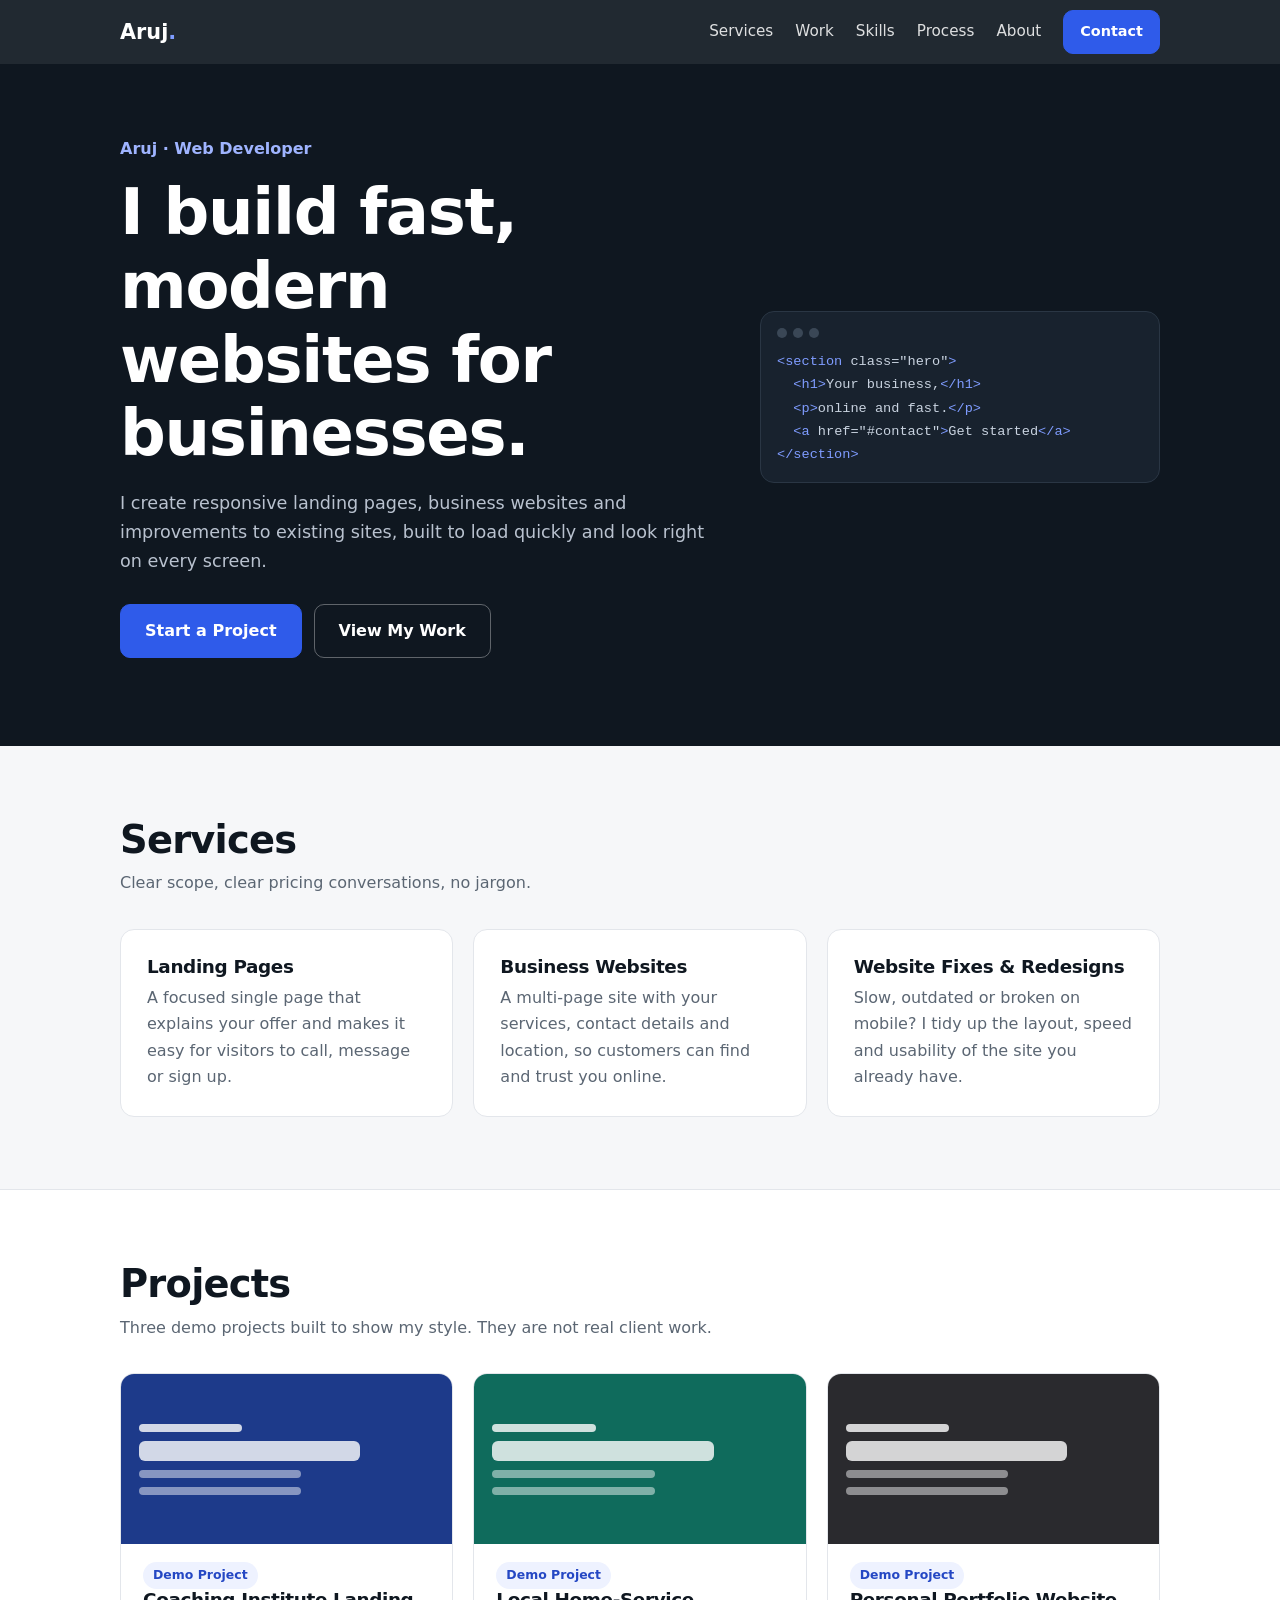
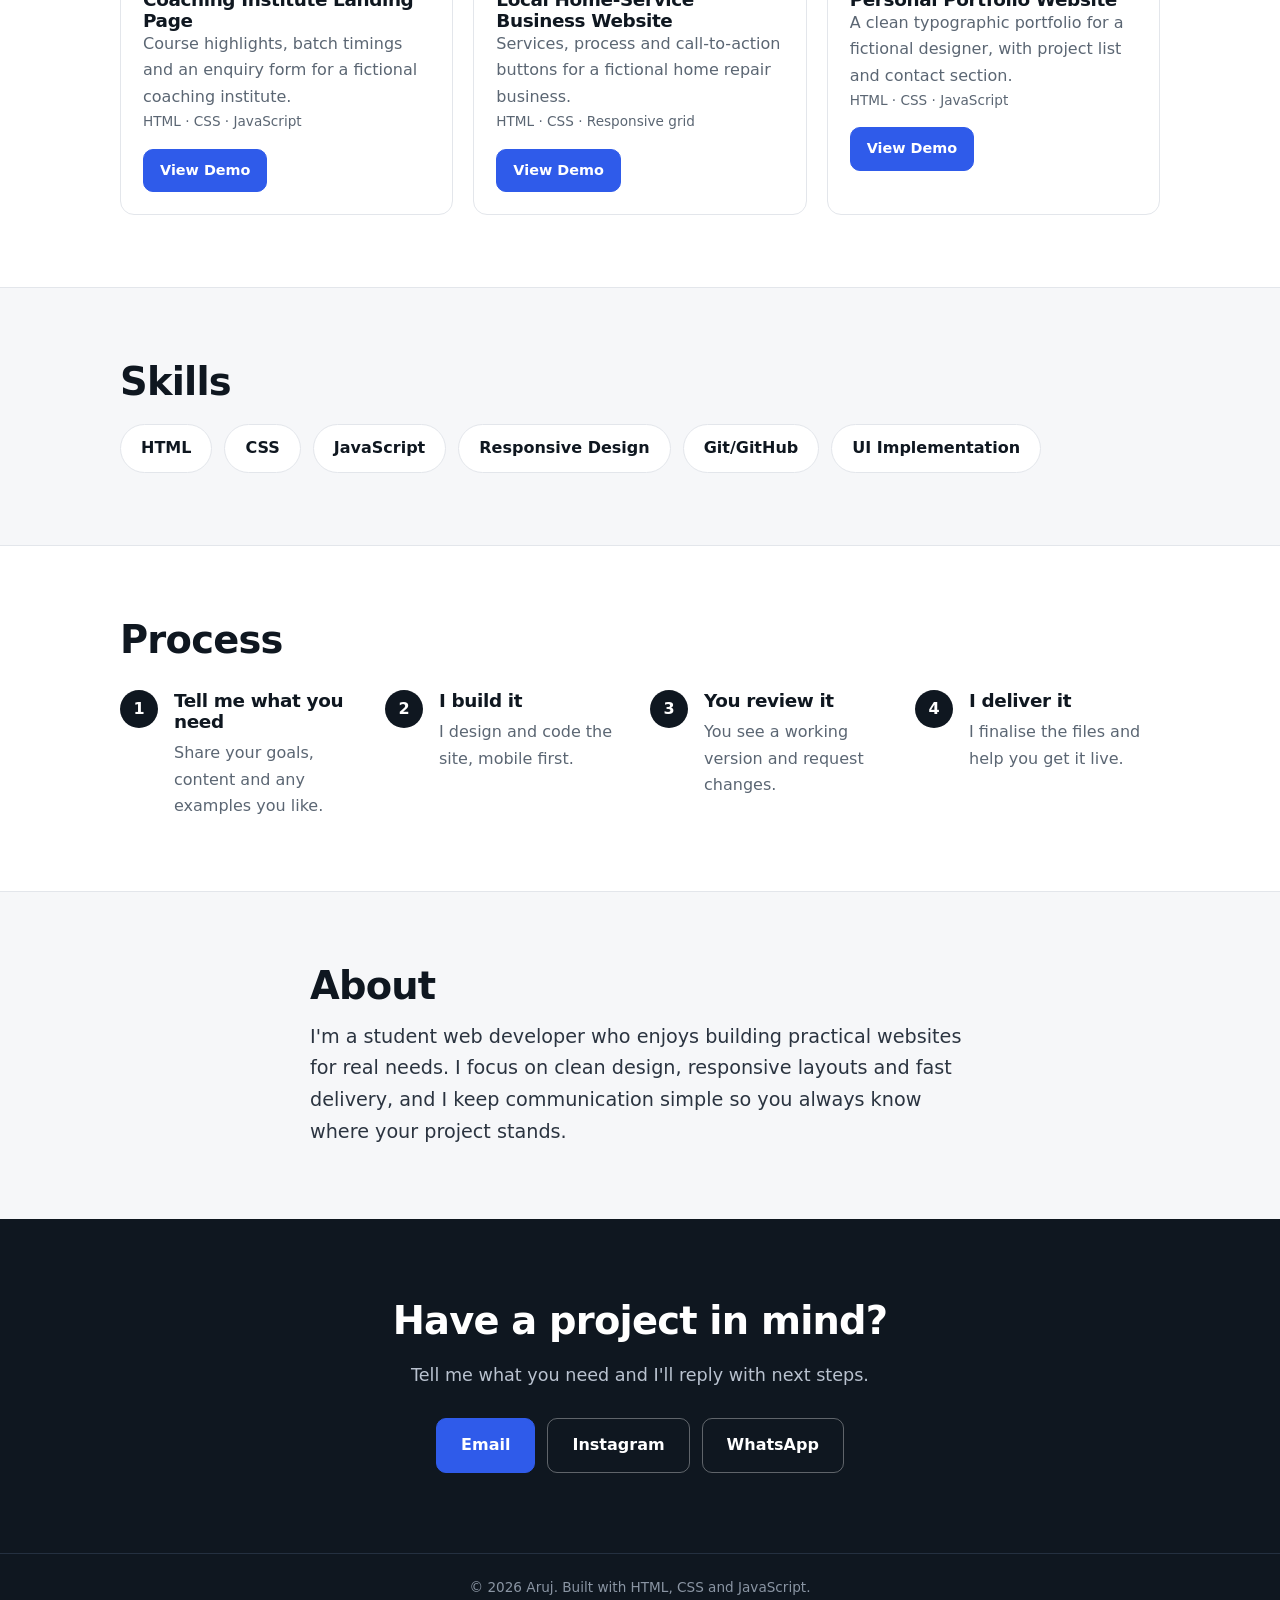
==== index.html @ 860c650c "Add files via upload" ====
<!DOCTYPE html>
<html lang="en">
<head>
<meta charset="utf-8">
<meta name="viewport" content="width=device-width, initial-scale=1">
<title>Aruj | Web Developer</title>
<meta name="description" content="Aruj builds fast, responsive landing pages, business websites and website redesigns.">
<link rel="stylesheet" href="assets/css/style.css">
<script src="assets/js/main.js" defer></script>
</head>
<body>
<a class="skip" href="#main">Skip to content</a>
<header class="nav">
  <div class="wrap bar">
    <a class="logo" href="#top" aria-label="Aruj, home">Aruj<span>.</span></a>
    <button class="menu" aria-expanded="false" aria-controls="links">Menu</button>
    <nav id="links" aria-label="Main">
      <a href="#services">Services</a><a href="#work">Work</a><a href="#skills">Skills</a>
      <a href="#process">Process</a><a href="#about">About</a>
      <a class="btn sm" href="#contact">Contact</a>
    </nav>
  </div>
</header>
<main id="main">
<section class="hero" id="top">
  <div class="wrap hero-grid">
    <div class="intro">
      <p class="tag">Aruj &middot; Web Developer</p>
      <h1>I build fast, modern websites for businesses.</h1>
      <p class="lead">I create responsive landing pages, business websites and improvements to existing sites, built to load quickly and look right on every screen.</p>
      <div class="actions">
        <a class="btn" href="#contact">Start a Project</a>
        <a class="btn ghost" href="#work">View My Work</a>
      </div>
    </div>
    <div class="code" aria-hidden="true">
      <div class="dots"><i></i><i></i><i></i></div>
<pre><b>&lt;section</b> class="hero"<b>&gt;</b>
  <b>&lt;h1&gt;</b>Your business,<b>&lt;/h1&gt;</b>
  <b>&lt;p&gt;</b>online and fast.<b>&lt;/p&gt;</b>
  <b>&lt;a</b> href="#contact"<b>&gt;</b>Get started<b>&lt;/a&gt;</b>
<b>&lt;/section&gt;</b></pre>
    </div>
  </div>
</section>

<section id="services" class="sec">
  <div class="wrap">
    <h2>Services</h2>
    <p class="sub">Clear scope, clear pricing conversations, no jargon.</p>
    <div class="grid">
      <article class="card"><h3>Landing Pages</h3><p>A focused single page that explains your offer and makes it easy for visitors to call, message or sign up.</p></article>
      <article class="card"><h3>Business Websites</h3><p>A multi-page site with your services, contact details and location, so customers can find and trust you online.</p></article>
      <article class="card"><h3>Website Fixes &amp; Redesigns</h3><p>Slow, outdated or broken on mobile? I tidy up the layout, speed and usability of the site you already have.</p></article>
    </div>
  </div>
</section>

<section id="work" class="sec alt">
  <div class="wrap">
    <h2>Projects</h2>
    <p class="sub">Three demo projects built to show my style. They are not real client work.</p>
    <div class="grid">
      <article class="card proj">
        <div class="shot s1" aria-hidden="true"><i></i><b></b><u></u><u></u></div>
        <span class="badge">Demo Project</span>
        <h3>Coaching Institute Landing Page</h3>
        <p>Course highlights, batch timings and an enquiry form for a fictional coaching institute.</p>
        <p class="stack">HTML &middot; CSS &middot; JavaScript</p>
        <a class="btn sm" href="projects/coaching-institute/index.html">View Demo</a>
      </article>
      <article class="card proj">
        <div class="shot s2" aria-hidden="true"><i></i><b></b><u></u><u></u></div>
        <span class="badge">Demo Project</span>
        <h3>Local Home-Service Business Website</h3>
        <p>Services, process and call-to-action buttons for a fictional home repair business.</p>
        <p class="stack">HTML &middot; CSS &middot; Responsive grid</p>
        <a class="btn sm" href="projects/home-service/index.html">View Demo</a>
      </article>
      <article class="card proj">
        <div class="shot s3" aria-hidden="true"><i></i><b></b><u></u><u></u></div>
        <span class="badge">Demo Project</span>
        <h3>Personal Portfolio Website</h3>
        <p>A clean typographic portfolio for a fictional designer, with project list and contact section.</p>
        <p class="stack">HTML &middot; CSS &middot; JavaScript</p>
        <a class="btn sm" href="projects/portfolio/index.html">View Demo</a>
      </article>
    </div>
  </div>
</section>

<section id="skills" class="sec">
  <div class="wrap">
    <h2>Skills</h2>
    <ul class="chips">
      <li>HTML</li><li>CSS</li><li>JavaScript</li><li>Responsive Design</li><li>Git/GitHub</li><li>UI Implementation</li>
    </ul>
  </div>
</section>

<section id="process" class="sec alt">
  <div class="wrap">
    <h2>Process</h2>
    <ol class="steps">
      <li><h3>Tell me what you need</h3><p>Share your goals, content and any examples you like.</p></li>
      <li><h3>I build it</h3><p>I design and code the site, mobile first.</p></li>
      <li><h3>You review it</h3><p>You see a working version and request changes.</p></li>
      <li><h3>I deliver it</h3><p>I finalise the files and help you get it live.</p></li>
    </ol>
  </div>
</section>

<section id="about" class="sec">
  <div class="wrap narrow">
    <h2>About</h2>
    <p class="about">I'm a student web developer who enjoys building practical websites for real needs. I focus on clean design, responsive layouts and fast delivery, and I keep communication simple so you always know where your project stands.</p>
  </div>
</section>
</main>

<section id="contact" class="contact">
  <div class="wrap narrow">
    <h2>Have a project in mind?</h2>
    <p class="lead">Tell me what you need and I'll reply with next steps.</p>
    <div class="actions center">
      <a class="btn" data-contact="email" href="mailto:you@example.com">Email</a>
      <a class="btn ghost" data-contact="instagram" href="https://instagram.com/yourhandle" rel="noopener">Instagram</a>
      <a class="btn ghost" data-contact="whatsapp" href="https://wa.me/910000000000" rel="noopener">WhatsApp</a>
    </div>
  </div>
</section>
<footer><div class="wrap">&copy; <span id="y">2026</span> Aruj. Built with HTML, CSS and JavaScript.</div></footer>
</body>
</html>
---- assets/css/style.css ----
:root{--bg:#f6f7f9;--surface:#fff;--ink:#0f1720;--muted:#5b6673;--line:#e3e6eb;--dark:#0f1720;--accent:#2f5bea;--r:14px}
*{box-sizing:border-box;margin:0}
html{scroll-behavior:smooth;scroll-padding-top:72px}
body{font:16px/1.65 system-ui,-apple-system,"Segoe UI",Roboto,sans-serif;background:var(--bg);color:var(--ink);-webkit-font-smoothing:antialiased}
a{color:inherit}
:focus-visible{outline:3px solid var(--accent);outline-offset:3px}
.skip{position:absolute;left:-999px}.skip:focus{left:8px;top:8px;background:#fff;padding:8px;z-index:9}
.wrap{max-width:1080px;margin:auto;padding:0 20px}.narrow{max-width:700px}
h1,h2,h3{line-height:1.15;letter-spacing:-.02em}
h1{font-size:clamp(2.3rem,7vw,4rem);font-weight:750;max-width:14em}
h2{font-size:clamp(1.7rem,4vw,2.4rem);margin-bottom:8px}
h3{font-size:1.15rem;margin-bottom:8px}
.nav{position:sticky;top:0;z-index:5;background:rgba(15,23,32,.92);backdrop-filter:blur(8px);color:#fff}
.bar{display:flex;align-items:center;justify-content:space-between;height:64px}
.logo{font-weight:800;font-size:1.3rem;text-decoration:none}.logo span{color:#7f9cff}
.nav nav{display:flex;align-items:center;gap:22px}
.nav nav a{text-decoration:none;font-size:.95rem;opacity:.85}.nav nav a:hover{opacity:1}
.menu{display:none;background:none;border:1px solid #ffffff44;color:#fff;border-radius:8px;padding:6px 12px;font:inherit;cursor:pointer}
.btn{display:inline-block;background:var(--accent);color:#fff!important;text-decoration:none;font-weight:600;padding:13px 24px;border-radius:10px;border:1px solid var(--accent);transition:transform .2s,background .2s;opacity:1!important}
.btn:hover{transform:translateY(-2px);background:#2447c4}
.btn.ghost{background:transparent;border-color:#ffffff55}
.btn.sm{padding:9px 16px;font-size:.9rem}
.hero{background:var(--dark);color:#fff;padding:72px 0 88px}
.hero-grid{display:grid;gap:40px;align-items:center}
.intro>*{animation:in .7s both}.intro>*:nth-child(2){animation-delay:.1s}.intro>*:nth-child(3){animation-delay:.2s}.intro>*:nth-child(4){animation-delay:.3s}
@keyframes in{from{opacity:0;transform:translateY(14px)}}
.tag{color:#9fb4ff;font-weight:600;margin-bottom:14px}
.lead{color:#b9c2cf;font-size:1.1rem;max-width:36em;margin:18px 0 28px}
.actions{display:flex;flex-wrap:wrap;gap:12px}.center{justify-content:center}
.code{background:#18222e;border:1px solid #2a3644;border-radius:var(--r);padding:16px;font:.85rem/1.7 ui-monospace,Menlo,Consolas,monospace;color:#c9d3e0;overflow:auto}
.code b{color:#7f9cff;font-weight:500}
.dots{display:flex;gap:6px;margin-bottom:12px}.dots i{width:10px;height:10px;border-radius:50%;background:#3a4756}
.sec{padding:72px 0}.alt{background:var(--surface);border-block:1px solid var(--line)}
.sub{color:var(--muted);margin-bottom:32px}
.grid{display:grid;gap:20px}
.card{background:var(--surface);border:1px solid var(--line);border-radius:var(--r);padding:26px;transition:transform .25s,border-color .25s}
.card:hover{transform:translateY(-4px);border-color:#c4cbd6}
.card p{color:var(--muted)}
.proj{padding:0;overflow:hidden;display:flex;flex-direction:column}
.proj>*:not(.shot){margin:0 22px}.proj h3{margin-top:10px}.proj .btn{margin:16px 22px 22px;align-self:flex-start}
.stack{font-size:.85rem;margin-top:10px}
.badge{align-self:flex-start;margin-top:18px!important;background:#eef2ff;color:#2447c4;font-size:.78rem;font-weight:700;padding:3px 10px;border-radius:99px}
.shot{height:170px;padding:18px;display:flex;flex-direction:column;gap:9px;justify-content:center}
.shot i,.shot b,.shot u{display:block;border-radius:6px;background:#ffffffcc}
.shot i{width:35%;height:8px}.shot b{width:75%;height:20px}.shot u{width:55%;height:8px;background:#ffffff77}
.s1{background:#1d3a8a}.s2{background:#0f6b5c}.s3{background:#2a2a2e}
.chips{list-style:none;padding:0;display:flex;flex-wrap:wrap;gap:12px;margin-top:20px}
.chips li{background:var(--surface);border:1px solid var(--line);border-radius:99px;padding:10px 20px;font-weight:600}
.steps{list-style:none;padding:0;display:grid;gap:20px;counter-reset:s;margin-top:28px}
.steps li{counter-increment:s;padding-left:54px;position:relative}
.steps li::before{content:counter(s);position:absolute;left:0;top:0;width:38px;height:38px;border-radius:50%;background:var(--ink);color:#fff;display:grid;place-items:center;font-weight:700}
.steps p{color:var(--muted)}
.about{font-size:1.2rem;color:#2b3440;margin-top:12px}
.contact{background:var(--dark);color:#fff;text-align:center;padding:80px 0}
.contact .lead{margin-inline:auto}
footer{background:var(--dark);color:#8a95a3;text-align:center;padding:22px 0;font-size:.85rem;border-top:1px solid #243040}
@media(min-width:760px){.hero-grid{grid-template-columns:1.2fr .8fr}.grid{grid-template-columns:repeat(3,1fr)}.steps{grid-template-columns:repeat(4,1fr)}}
@media(max-width:759px){
.menu{display:block}
.nav nav{display:none;position:absolute;top:64px;left:0;right:0;background:var(--dark);flex-direction:column;align-items:flex-start;padding:16px 20px 24px}
.nav nav.open{display:flex}}
@media(prefers-reduced-motion:reduce){*{animation:none!important;transition:none!important;scroll-behavior:auto}}
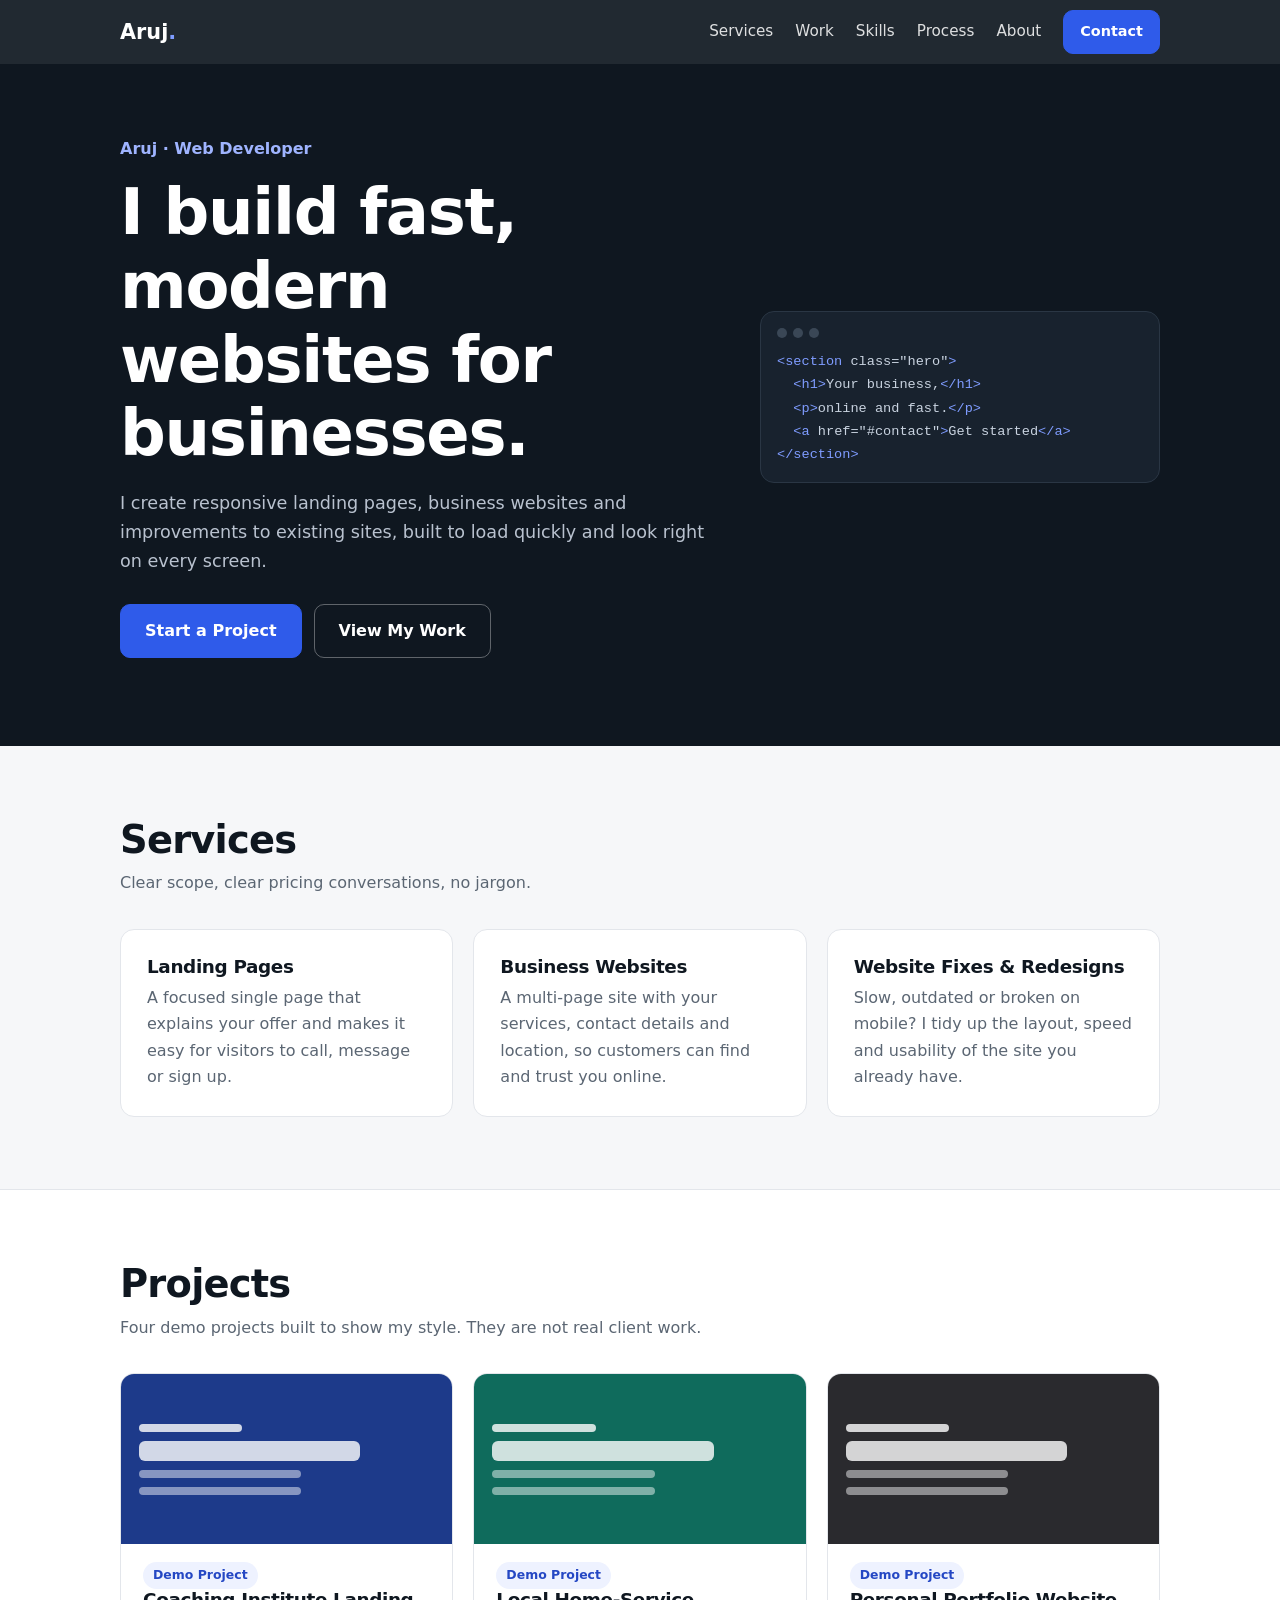
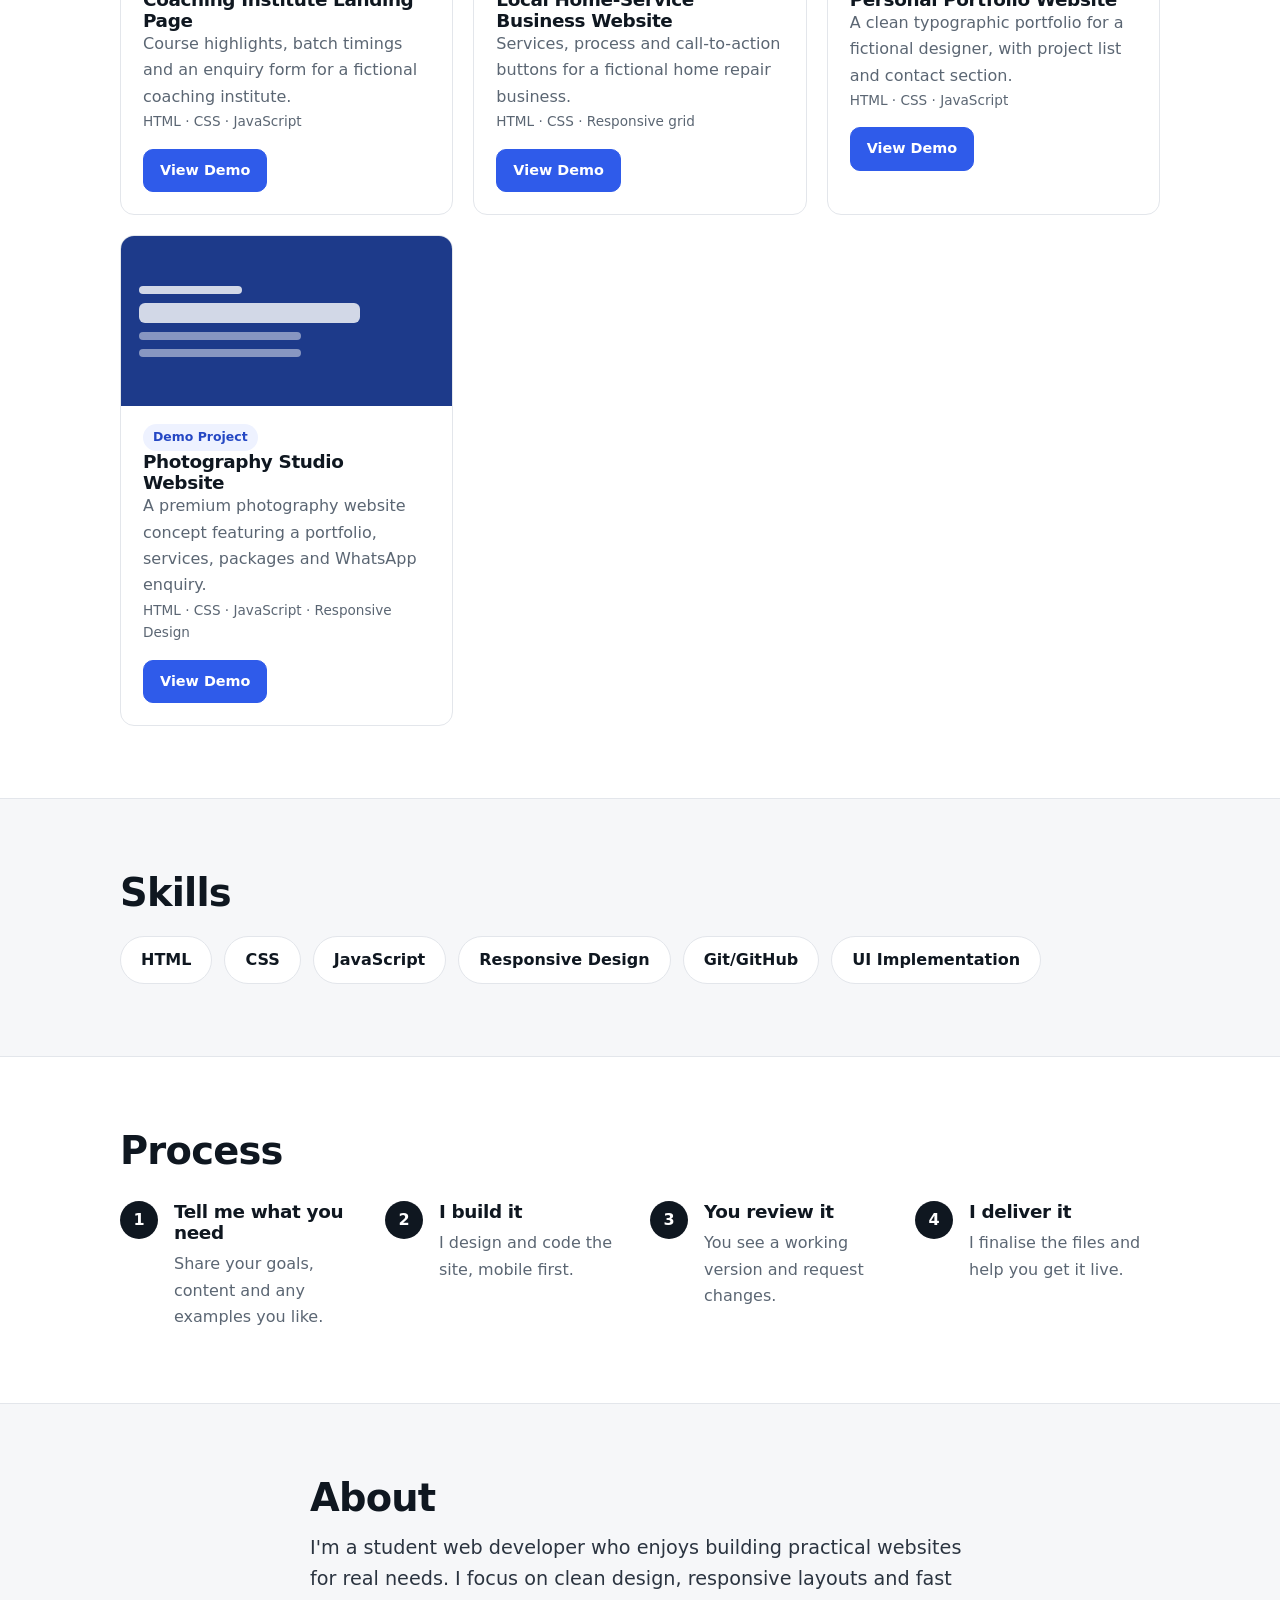
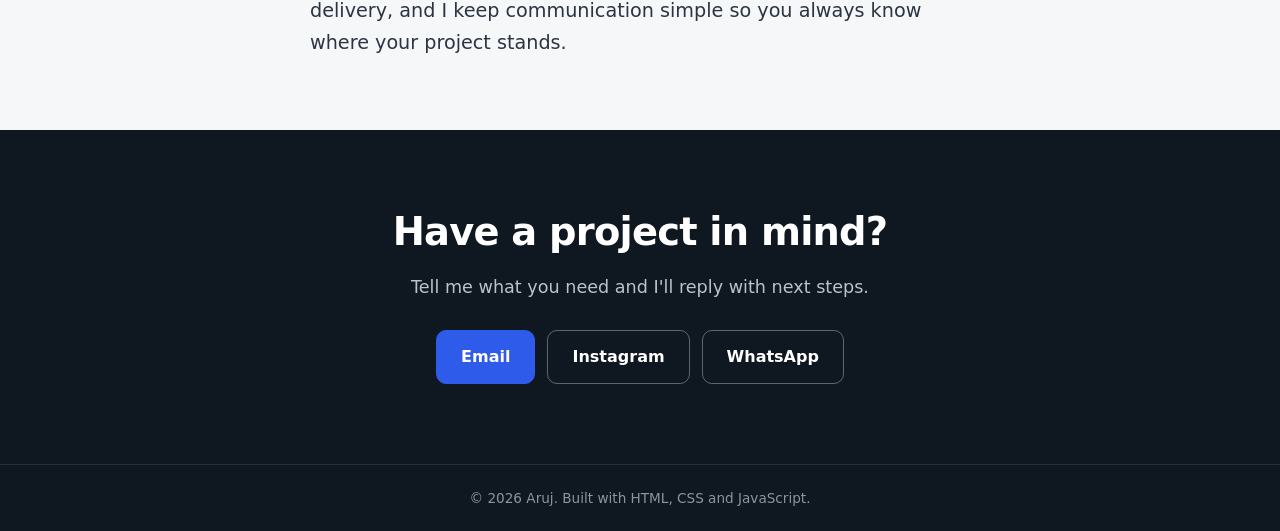
==== commit 2f1c9382: "Add files via upload" ====
--- a/index.html
+++ b/index.html
@@ -59,7 +59,7 @@
 <section id="work" class="sec alt">
   <div class="wrap">
     <h2>Projects</h2>
-    <p class="sub">Three demo projects built to show my style. They are not real client work.</p>
+    <p class="sub">Four demo projects built to show my style. They are not real client work.</p>
     <div class="grid">
       <article class="card proj">
         <div class="shot s1" aria-hidden="true"><i></i><b></b><u></u><u></u></div>
@@ -85,6 +85,15 @@
         <p class="stack">HTML &middot; CSS &middot; JavaScript</p>
         <a class="btn sm" href="projects/portfolio/index.html">View Demo</a>
       </article>
+      <article class="card proj">
+  <div class="shot s1" aria-hidden="true"><i></i><b></b><u></u><u></u></div>
+  <span class="badge">Demo Project</span>
+  <h3>Photography Studio Website</h3>
+  <p>A premium photography website concept featuring a portfolio, services, packages and WhatsApp enquiry.</p>
+  <p class="stack">HTML &middot; CSS &middot; JavaScript &middot; Responsive Design</p>
+  <a class="btn sm" href="projects\photo-studio\index.html">View Demo</a>
+</article>
+      
     </div>
   </div>
 </section>
